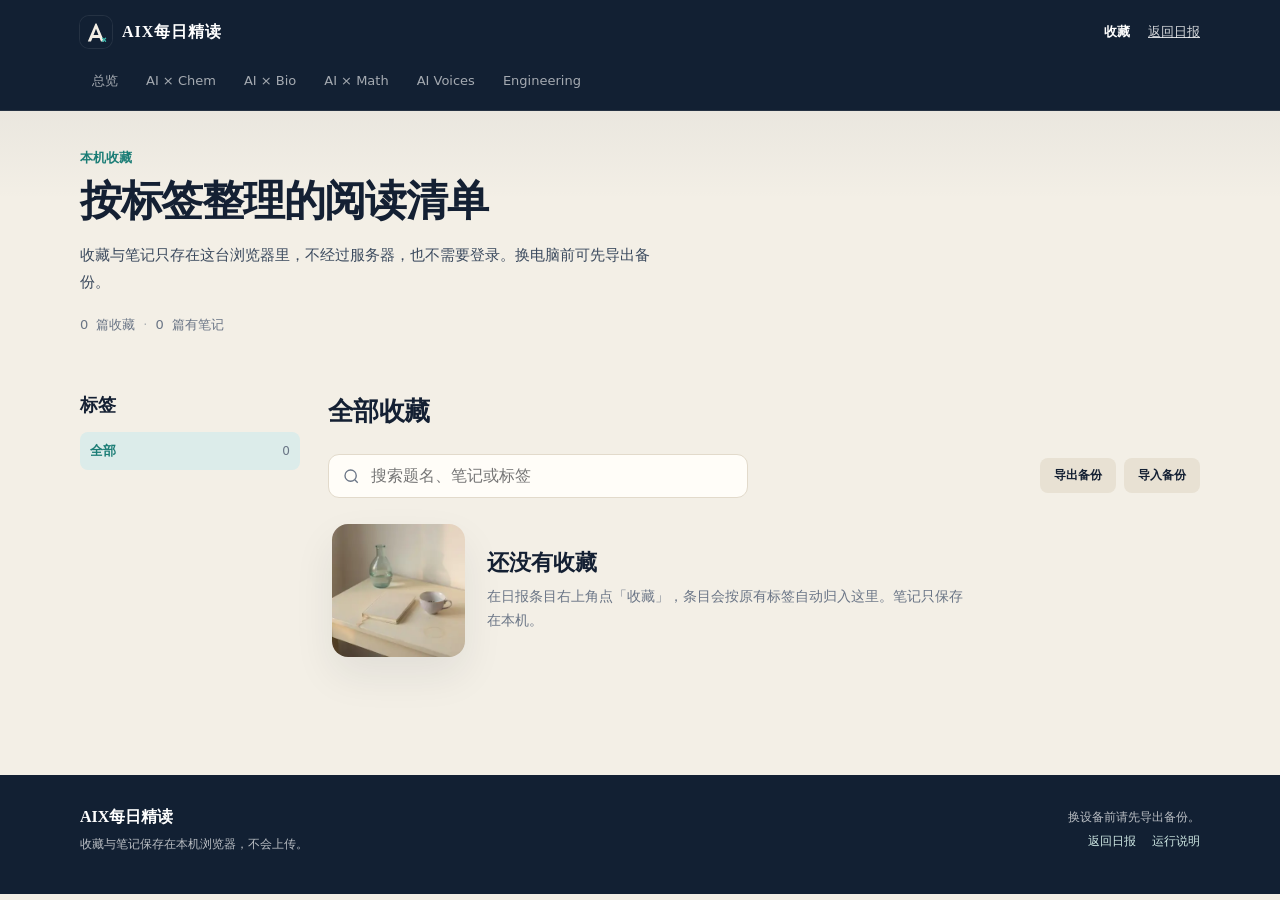
==== public/library/index.html @ 0328b800 "site: rename to AIX每日精读 and move Pages to ai-x-daily - Brand and canonical URL now use AIX每日精读 / ai-" ====
<!doctype html>
<html lang="zh-CN">
<head>
  <meta charset="utf-8">
  <meta name="viewport" content="width=device-width, initial-scale=1">
  <meta name="description" content="本机收藏的研究条目，按标签归类，并支持笔记。">
  <meta name="theme-color" content="#122033">
  <title>收藏 · AIX每日精读</title>
  <link rel="icon" href="../assets/favicon.svg" type="image/svg+xml">
  <link rel="stylesheet" href="../assets/styles.css">
</head>
<body class="library-page" data-page="library" data-root="../">
  <a class="skip-link" href="#library">跳到收藏内容</a>

  <header class="site-header">
    <div class="shell site-header__inner">
      <nav class="topbar" aria-label="主要导航">
        <a class="brand" href="../" aria-label="AIX每日精读首页">
          <img class="brand__mark" src="../assets/logo.svg" width="36" height="36" alt="">
          <span class="brand__name">AIX每日精读</span>
        </a>
        <div class="topbar__actions">
          <a class="library-link is-active" href="./" aria-current="page">收藏<span class="library-count" data-library-count hidden></span></a>
          <a class="history-button" href="../">返回日报</a>
        </div>
      </nav>
      <nav class="channel-nav" aria-label="信息频道">
        <a class="channel-nav__item" href="../">总览</a>
        <a class="channel-nav__item" href="../channels/aixchem/">AI × Chem</a>
        <a class="channel-nav__item" href="../channels/aixbio/">AI × Bio</a>
        <a class="channel-nav__item" href="../channels/aixmath/">AI × Math</a>
        <a class="channel-nav__item" href="../channels/aivoices/">AI Voices</a>
        <a class="channel-nav__item" href="../channels/engineering/">Engineering</a>
      </nav>
    </div>
  </header>

  <section class="hero" aria-labelledby="hero-title">
    <div class="shell hero__inner">
      <div class="hero__copy">
        <p class="hero__kicker">本机收藏</p>
        <h1 id="hero-title">按标签整理的阅读清单</h1>
        <p class="hero__lead">收藏与笔记只存在这台浏览器里，不经过服务器，也不需要登录。换电脑前可先导出备份。</p>
        <p class="hero__meta">
          <span id="library-total">0</span> 篇收藏
          <span class="hero__dot" aria-hidden="true">·</span>
          <span id="library-note-count">0</span> 篇有笔记
        </p>
      </div>
    </div>
  </section>

  <main class="shell main-content" id="library">
    <div class="library-layout">
      <aside class="tag-rail" aria-label="按标签筛选">
        <h2>标签</h2>
        <div id="tag-rail" class="tag-rail__list"></div>
      </aside>
      <section aria-labelledby="library-title">
        <div class="section-heading">
          <div>
            <h2 id="library-title">全部收藏</h2>
            <p id="library-result-count"></p>
          </div>
        </div>
        <section class="toolbar library-toolbar" aria-label="搜索与备份">
          <div class="search-box">
            <svg viewBox="0 0 24 24" aria-hidden="true"><path d="m21 21-4.3-4.3m2.3-5.2a7.5 7.5 0 1 1-15 0 7.5 7.5 0 0 1 15 0Z"/></svg>
            <label class="sr-only" for="library-search">搜索收藏</label>
            <input id="library-search" type="search" placeholder="搜索题名、笔记或标签">
          </div>
          <div class="library-actions">
            <button class="button secondary" id="export-collection" type="button">导出备份</button>
            <label class="button secondary" for="import-collection">导入备份</label>
            <input id="import-collection" type="file" accept="application/json,.json" hidden>
          </div>
        </section>
        <p class="source-note" id="library-status" hidden></p>
        <div id="library-groups" class="paper-groups"></div>
        <div id="library-empty" class="empty-state" hidden>
          <picture>
            <source id="empty-art-webp" type="image/webp">
            <img id="empty-art" width="320" height="320" alt="" loading="lazy" decoding="async">
          </picture>
          <div>
            <strong id="empty-title">还没有收藏</strong>
            <p id="empty-text">在日报条目右上角点「收藏」，条目会按原有标签自动归入这里。笔记只保存在本机。</p>
          </div>
        </div>
      </section>
    </div>
  </main>

  <footer class="site-footer">
    <div class="shell footer-grid">
      <div>
        <strong>AIX每日精读</strong>
        <p>收藏与笔记保存在本机浏览器，不会上传。</p>
      </div>
      <div class="footer-note">
        <p>换设备前请先导出备份。</p>
        <p class="footer-links">
          <a href="../">返回日报</a>
          <a href="../task/">运行说明</a>
        </p>
      </div>
    </div>
  </footer>

  <template id="paper-template">
    <article class="paper-card">
      <span class="rank"></span>
      <div class="paper-card__body">
        <div class="paper-card__topline">
          <span class="source-badge"></span>
          <span class="topic-label"></span>
          <button class="save-button" type="button" aria-pressed="false">收藏</button>
        </div>
        <h3><a class="paper-title" target="_blank" rel="noopener noreferrer"></a></h3>
        <p class="paper-meta"></p>
        <div class="tag-list"></div>
        <p class="summary-zh"></p>
        <p class="why-it-matters"></p>
        <div class="note-block">
          <label class="note-label">笔记</label>
          <textarea class="note-field" rows="4" placeholder="记下要核对的实验、可复用的方法，或下次精读时要看的部分。"></textarea>
          <p class="note-status" aria-live="polite"></p>
        </div>
      </div>
    </article>
  </template>

  <script src="../assets/app.js" defer></script>
</body>
</html>
---- public/assets/styles.css ----
:root {
  --ink: #142033;
  --ink-soft: #3b4a5e;
  --sub: #6a7586;
  --paper: #f3efe6;
  --paper-deep: #e8e1d3;
  --card: #fffdf8;
  --line: #e2dacb;
  --line-strong: #d2c8b6;
  --teal: #1b7d76;
  --teal-soft: #dcecea;
  --gold: #b8893a;
  --navy: #122033;
  --navy-2: #1a2b42;
  --shadow: 0 18px 40px rgba(20, 32, 51, 0.08);
  --serif: "Songti SC", "Source Han Serif SC", "Noto Serif SC", "SimSun", "Times New Roman", serif;
  --sans: "PingFang SC", "Noto Sans SC", "Microsoft YaHei", "Segoe UI", system-ui, sans-serif;
  --chem: #2a9d8f;
  --bio: #5b8f6a;
  --math: #5b73b5;
  --voices: #9a6ba0;
  --eng: #c4843a;
}

* { box-sizing: border-box; }
html { scroll-behavior: smooth; }
body {
  margin: 0;
  color: var(--ink);
  background: var(--paper);
  font-family: var(--sans);
  line-height: 1.7;
  -webkit-font-smoothing: antialiased;
}
a { color: inherit; }
button, input { font: inherit; }
img { max-width: 100%; display: block; }
.shell { width: min(1120px, calc(100% - 40px)); margin: 0 auto; }
[hidden] { display: none !important; }
.sr-only {
  position: absolute;
  width: 1px;
  height: 1px;
  padding: 0;
  margin: -1px;
  overflow: hidden;
  clip: rect(0, 0, 0, 0);
  white-space: nowrap;
  border: 0;
}
.skip-link {
  position: fixed;
  left: 16px;
  top: -60px;
  z-index: 100;
  padding: 9px 14px;
  color: #fff;
  background: var(--teal);
  border-radius: 0 0 8px 8px;
}
.skip-link:focus { top: 0; }

.site-header {
  position: sticky;
  top: 0;
  z-index: 30;
  color: #fff;
  background: var(--navy);
  border-bottom: 1px solid rgba(255, 255, 255, 0.08);
}
.site-header__inner { position: relative; }
.topbar {
  display: flex;
  align-items: center;
  justify-content: space-between;
  min-height: 64px;
}
.brand {
  display: inline-flex;
  gap: 10px;
  align-items: center;
  text-decoration: none;
}
.brand__mark {
  width: 32px;
  height: 32px;
  border-radius: 9px;
  box-shadow: 0 0 0 1px rgba(255, 255, 255, 0.08);
}
.brand__name {
  color: #fff;
  font-family: var(--serif);
  font-weight: 700;
  letter-spacing: 0.06em;
}
.topbar__actions {
  display: flex;
  gap: 18px;
  align-items: center;
}
.library-link {
  display: inline-flex;
  gap: 6px;
  align-items: center;
  color: rgba(255, 255, 255, 0.82);
  font-size: 13px;
  text-decoration: none;
}
.library-link:hover,
.library-link:focus-visible,
.library-link.is-active { color: #fff; }
.library-link.is-active { font-weight: 700; }
.library-count {
  min-width: 18px;
  padding: 0 6px;
  color: var(--navy);
  background: #e9f3f1;
  border-radius: 999px;
  font-size: 11px;
  font-weight: 700;
  line-height: 18px;
  text-align: center;
}
.history-anchor { position: relative; }
.history-button {
  display: inline-flex;
  gap: 6px;
  align-items: center;
  padding: 7px 0;
  color: rgba(255, 255, 255, 0.82);
  background: transparent;
  border: 0;
  cursor: pointer;
  font-size: 13px;
}
.history-button:hover,
.history-button:focus-visible { color: #fff; }
.history-panel {
  position: absolute;
  top: calc(100% + 10px);
  right: 0;
  z-index: 20;
  width: min(400px, calc(100vw - 32px));
  max-height: 420px;
  overflow: auto;
  color: var(--ink);
  background: var(--card);
  border: 1px solid rgba(20, 34, 56, 0.1);
  border-radius: 14px;
  box-shadow: 0 18px 50px rgba(5, 16, 31, 0.28);
}
.history-panel__head { padding: 16px 18px 10px; border-bottom: 1px solid var(--line); }
.history-panel__head strong,
.history-panel__head span { display: block; }
.history-panel__head span { margin-top: 2px; color: var(--sub); font-size: 12px; }
.history-list { padding: 8px; }
.history-link {
  display: flex;
  align-items: center;
  justify-content: space-between;
  padding: 10px 11px;
  border-radius: 8px;
  text-decoration: none;
}
.history-link:hover,
.history-link:focus-visible { background: #f3eee4; }
.history-link.is-current { background: #eef4f2; font-weight: 600; }
.history-link span { color: var(--sub); font-size: 12px; }

.channel-nav {
  display: flex;
  gap: 4px;
  padding: 0 0 12px;
  overflow-x: auto;
  scrollbar-width: none;
}
.channel-nav::-webkit-scrollbar { display: none; }
.channel-nav__item {
  flex: 0 0 auto;
  padding: 6px 12px;
  color: rgba(255, 255, 255, 0.62);
  border-radius: 999px;
  font-size: 13px;
  text-decoration: none;
  white-space: nowrap;
}
.channel-nav__item:hover,
.channel-nav__item:focus-visible { color: #fff; }
.channel-nav__item.is-active {
  color: #122033;
  background: #e9f3f1;
  font-weight: 700;
}

.hero {
  padding: 36px 0 8px;
  background:
    linear-gradient(180deg, rgba(18, 32, 51, 0.04), transparent 90px),
    var(--paper);
}
.hero__inner {
  display: grid;
  grid-template-columns: minmax(0, 1.15fr) minmax(280px, 0.85fr);
  gap: 48px;
  align-items: center;
}
.hero__date {
  display: flex;
  gap: 12px;
  align-items: baseline;
  margin: 0 0 10px;
  color: var(--sub);
  font-size: 13px;
}
.hero__date time {
  color: var(--ink);
  font-family: var(--serif);
  font-size: clamp(28px, 4vw, 38px);
  font-weight: 700;
  letter-spacing: -0.03em;
  line-height: 1.15;
}
.hero__kicker {
  margin: 0 0 6px;
  color: var(--teal);
  font-size: 13px;
  font-weight: 600;
}
.hero h1 {
  margin: 0;
  font-family: var(--serif);
  font-size: clamp(28px, 4.4vw, 42px);
  font-weight: 700;
  letter-spacing: -0.03em;
  line-height: 1.25;
}
.hero__lead {
  max-width: 38em;
  margin: 14px 0 0;
  color: var(--ink-soft);
  font-size: 15px;
  line-height: 1.8;
}
.hero__meta {
  display: flex;
  flex-wrap: wrap;
  gap: 8px;
  align-items: center;
  margin: 18px 0 0;
  color: var(--sub);
  font-size: 13px;
}
.hero__dot { opacity: 0.5; }
.hero__today {
  color: var(--teal);
  font-weight: 600;
  text-decoration: none;
}
.hero__today:hover,
.hero__today:focus-visible { text-decoration: underline; }
.hero__art {
  margin: 0;
  overflow: hidden;
  border-radius: 18px;
  box-shadow: var(--shadow);
}
.hero__art img {
  width: 100%;
  height: 280px;
  object-fit: cover;
}

.main-content { padding: 18px 0 88px; }
.section-heading {
  display: flex;
  align-items: end;
  justify-content: space-between;
  gap: 16px;
  margin: 28px 0 16px;
}
.section-heading h2 {
  margin: 0;
  font-family: var(--serif);
  font-size: 26px;
  letter-spacing: -0.02em;
}
.section-heading p {
  margin: 4px 0 0;
  color: var(--sub);
  font-size: 13px;
}

.channel-overview { padding-top: 10px; }
.channel-cards {
  display: grid;
  grid-template-columns: repeat(5, minmax(0, 1fr));
  gap: 12px;
}
.channel-card {
  display: flex;
  flex-direction: column;
  min-width: 0;
  overflow: hidden;
  color: inherit;
  background: var(--card);
  border: 1px solid color-mix(in srgb, var(--channel-accent, var(--teal)) 28%, var(--line));
  border-radius: 16px;
  text-decoration: none;
  contain: content;
  transition: transform 0.18s ease, box-shadow 0.18s ease, border-color 0.18s ease;
}
.channel-card:hover,
.channel-card:focus-visible {
  border-color: var(--channel-accent, var(--teal));
  box-shadow: var(--shadow);
  transform: translateY(-2px);
}
.channel-card__art {
  width: 100%;
  aspect-ratio: 16 / 9;
  height: auto;
  object-fit: cover;
  background: var(--paper-deep);
}
.channel-card__body { padding: 12px 13px 14px; }
.channel-card__top {
  display: flex;
  gap: 8px;
  align-items: center;
}
.channel-card__icon {
  width: 22px;
  height: 22px;
  border-radius: 6px;
  background: color-mix(in srgb, var(--channel-accent, var(--teal)) 18%, transparent);
}
.channel-card h3 {
  margin: 0;
  flex: 1;
  font-family: var(--serif);
  font-size: 15px;
  line-height: 1.3;
}
.channel-card__count {
  color: var(--channel-accent, var(--teal));
  font-size: 11px;
  font-weight: 700;
  white-space: nowrap;
}
.channel-card__count.is-empty {
  color: var(--sub);
  font-weight: 500;
}
.channel-card p {
  display: -webkit-box;
  min-height: 3.1em;
  margin: 8px 0 0;
  overflow: hidden;
  color: var(--sub);
  font-size: 12px;
  line-height: 1.55;
  -webkit-box-orient: vertical;
  -webkit-line-clamp: 2;
}
.channel-card__meta {
  display: block;
  margin-top: 8px;
  overflow: hidden;
  color: var(--ink-soft);
  font-size: 11px;
  text-overflow: ellipsis;
  white-space: nowrap;
}

.toolbar {
  display: flex;
  gap: 16px;
  align-items: center;
  justify-content: space-between;
  margin-bottom: 18px;
}
.search-box { position: relative; width: min(420px, 100%); }
.search-box svg {
  position: absolute;
  top: 50%;
  left: 14px;
  width: 18px;
  fill: none;
  stroke: var(--sub);
  stroke-width: 1.8;
  transform: translateY(-50%);
}
.search-box input {
  width: 100%;
  height: 44px;
  padding: 0 14px 0 42px;
  color: var(--ink);
  background: var(--card);
  border: 1px solid var(--line);
  border-radius: 11px;
  outline: none;
}
.search-box input:focus {
  border-color: var(--teal);
  box-shadow: 0 0 0 3px rgba(27, 125, 118, 0.12);
}
.filter-group { display: flex; gap: 6px; flex-wrap: wrap; justify-content: flex-end; }
.filter-chip {
  padding: 7px 12px;
  color: var(--sub);
  background: transparent;
  border: 1px solid transparent;
  border-radius: 999px;
  cursor: pointer;
  font-size: 12px;
}
.filter-chip:hover { color: var(--ink); }
.filter-chip:focus-visible { box-shadow: 0 0 0 3px rgba(27, 125, 118, 0.18); }
.filter-chip.is-active {
  color: var(--teal);
  background: var(--teal-soft);
  border-color: #c6e0dc;
  font-weight: 700;
}

.source-note {
  margin: 0 0 16px;
  padding: 10px 14px;
  color: #6d5220;
  background: #f7efdc;
  border-radius: 10px;
  font-size: 13px;
}

.paper-group + .paper-group { margin-top: 34px; }
.group-title {
  display: flex;
  gap: 12px;
  align-items: center;
  margin: 0 0 12px;
  font-family: var(--serif);
  font-size: 18px;
}
.group-title::after { content: ""; flex: 1; border-top: 1px solid var(--line); }
.group-title span {
  color: var(--sub);
  font-family: var(--sans);
  font-size: 12px;
  font-weight: 500;
}

.paper-card {
  display: grid;
  grid-template-columns: 44px minmax(0, 1fr);
  gap: 8px;
  margin-bottom: 12px;
  padding: 20px 22px 20px 16px;
  background: var(--card);
  border: 1px solid var(--line);
  border-radius: 16px;
  box-shadow: 0 1px 2px rgba(20, 34, 56, 0.03);
  content-visibility: auto;
  contain-intrinsic-size: auto 200px;
  transition: transform 0.18s ease, box-shadow 0.18s ease, border-color 0.18s ease;
}
.paper-card:hover {
  border-color: #cfc5b1;
  box-shadow: var(--shadow);
  transform: translateY(-1px);
}
.rank {
  display: grid;
  width: 36px;
  height: 36px;
  place-items: center;
  color: var(--sub);
  font-family: var(--serif);
  font-size: 15px;
}
.paper-card__topline {
  display: flex;
  gap: 10px;
  align-items: center;
  margin-bottom: 6px;
}
.save-button {
  margin-left: auto;
  padding: 4px 10px;
  color: var(--sub);
  background: transparent;
  border: 1px solid var(--line);
  border-radius: 999px;
  cursor: pointer;
  font-size: 12px;
}
.save-button:hover,
.save-button:focus-visible {
  color: var(--teal);
  border-color: #c6e0dc;
}
.save-button.is-saved {
  color: var(--teal);
  background: var(--teal-soft);
  border-color: #c6e0dc;
  font-weight: 700;
}
.note-block { margin-top: 12px; }
.note-label {
  display: block;
  margin-bottom: 6px;
  color: var(--teal);
  font-size: 12px;
  font-weight: 700;
}
.note-field {
  width: 100%;
  min-height: 88px;
  padding: 10px 12px;
  color: var(--ink);
  background: #f6f1e7;
  border: 1px solid var(--line);
  border-radius: 10px;
  resize: vertical;
  outline: none;
  line-height: 1.65;
}
.note-field:focus {
  border-color: var(--teal);
  box-shadow: 0 0 0 3px rgba(27, 125, 118, 0.12);
}
.note-status {
  min-height: 1.2em;
  margin: 6px 0 0;
  color: var(--sub);
  font-size: 12px;
}

.library-layout {
  display: grid;
  grid-template-columns: 220px minmax(0, 1fr);
  gap: 28px;
  align-items: start;
}
.tag-rail h2 {
  margin: 28px 0 12px;
  font-family: var(--serif);
  font-size: 18px;
}
.tag-rail__list { display: grid; gap: 4px; }
.tag-rail__item {
  display: flex;
  align-items: center;
  justify-content: space-between;
  width: 100%;
  padding: 8px 10px;
  color: var(--ink-soft);
  background: transparent;
  border: 0;
  border-radius: 8px;
  cursor: pointer;
  font-size: 13px;
  text-align: left;
}
.tag-rail__item:hover,
.tag-rail__item:focus-visible { background: #f3eee4; color: var(--ink); }
.tag-rail__item.is-active {
  color: var(--teal);
  background: var(--teal-soft);
  font-weight: 700;
}
.tag-rail__item span { color: var(--sub); font-size: 12px; font-weight: 500; }
.library-toolbar { align-items: center; }
.library-actions { display: flex; gap: 8px; flex-wrap: wrap; justify-content: flex-end; }
.library-page .hero__inner { grid-template-columns: 1fr; }
.source-badge {
  color: var(--teal);
  font-size: 11px;
  font-weight: 700;
  letter-spacing: 0.04em;
}
.topic-label { color: var(--sub); font-size: 11px; }
.paper-card h3 {
  margin: 0;
  overflow-wrap: anywhere;
  font-family: var(--serif);
  font-size: 20px;
  line-height: 1.45;
}
.paper-title { text-decoration: none; }
.paper-title:hover,
.paper-title:focus-visible { color: #315da8; text-decoration: underline; text-underline-offset: 3px; }
.paper-meta { margin: 7px 0 8px; color: var(--sub); font-size: 12px; }
.tag-list { display: flex; gap: 6px; flex-wrap: wrap; }
.tag {
  padding: 2px 8px;
  color: #556177;
  background: #f3eee4;
  border: 1px solid var(--line);
  border-radius: 999px;
  font-size: 10px;
}
.summary-zh {
  margin: 12px 0 0;
  color: var(--ink);
  font-size: 14.5px;
  line-height: 1.8;
}
.why-it-matters {
  margin: 8px 0 0;
  color: var(--ink-soft);
  font-size: 13px;
}
.why-it-matters::before {
  content: "为何收录  ";
  color: var(--teal);
  font-weight: 700;
}
.abstract-details { margin-top: 10px; color: var(--sub); font-size: 13px; }
.abstract-details summary {
  width: max-content;
  color: #315da8;
  cursor: pointer;
  font-weight: 600;
}
.abstract-text {
  max-width: 900px;
  margin: 10px 0 2px;
  padding: 14px 16px;
  background: #f6f1e7;
  border-radius: 10px;
  line-height: 1.75;
}

.empty-state {
  display: flex;
  gap: 22px;
  align-items: center;
  max-width: 640px;
  margin: 8px 0 12px;
  padding: 8px 4px 18px;
  color: var(--sub);
}
.empty-state img {
  width: 148px;
  flex: 0 0 148px;
  height: auto;
  border-radius: 16px;
  box-shadow: var(--shadow);
}
.empty-state strong {
  display: block;
  color: var(--ink);
  font-family: var(--serif);
  font-size: 22px;
  line-height: 1.35;
}
.empty-state p { margin: 8px 0 0; font-size: 14px; }

.activity-panel {
  margin-top: 48px;
  padding: 22px 24px 18px;
  background: var(--card);
  border: 1px solid var(--line);
  border-radius: 16px;
  content-visibility: auto;
  contain-intrinsic-size: auto 240px;
}
.activity-panel__head {
  display: flex;
  gap: 24px;
  align-items: flex-start;
  justify-content: space-between;
  margin-bottom: 16px;
}
.activity-panel h2 { margin: 0 0 2px; font-family: var(--serif); font-size: 22px; }
.activity-panel__head p { margin: 0; color: var(--sub); font-size: 13px; }
.activity-hint { color: var(--sub); font-size: 12px; }
.heatmap-scroll { overflow-x: auto; padding: 2px 0 5px; outline: none; scrollbar-width: thin; }
.heatmap-scroll:focus-visible {
  border-radius: 5px;
  box-shadow: 0 0 0 2px rgba(27, 125, 118, 0.45);
}
.heatmap {
  --cell: 12px;
  --gap: 4px;
  --label: 16px;
  position: relative;
  display: grid;
  grid-auto-flow: column;
  grid-template-columns: var(--label);
  grid-template-rows: repeat(7, var(--cell));
  grid-auto-columns: var(--cell);
  gap: var(--gap);
  width: max-content;
  min-width: 100%;
  padding: 22px 0 4px;
}
.heatmap__dow {
  color: var(--sub);
  font-size: 9px;
  line-height: var(--cell);
}
.heatmap__month {
  position: absolute;
  top: 0;
  left: calc(var(--label) + var(--gap) + var(--week) * (var(--cell) + var(--gap)));
  color: var(--sub);
  font-size: 10px;
  transform: translateX(-1px);
}
.heatmap__day {
  width: var(--cell);
  height: var(--cell);
  padding: 0;
  background: #e6dfd1;
  border: 0;
  border-radius: 3px;
}
button.heatmap__day { cursor: pointer; }
button.heatmap__day:hover,
button.heatmap__day:focus-visible { outline: 2px solid var(--ink); outline-offset: 1px; }
.heatmap__day[data-level="1"] { background: #b7cfcb; }
.heatmap__day[data-level="2"] { background: #7eada7; }
.heatmap__day[data-level="3"] { background: #4b8d86; }
.heatmap__day[data-level="4"] { background: #1b7d76; }
.heatmap__day.is-current { box-shadow: 0 0 0 2px var(--ink); }
.activity-legend {
  display: flex;
  gap: 5px;
  align-items: center;
  justify-content: flex-end;
  margin-top: 10px;
  color: var(--sub);
  font-size: 11px;
}
.activity-legend i { width: 10px; height: 10px; background: #e6dfd1; border-radius: 2px; }
.activity-legend i[data-level="1"] { background: #b7cfcb; }
.activity-legend i[data-level="2"] { background: #7eada7; }
.activity-legend i[data-level="3"] { background: #4b8d86; }
.activity-legend i[data-level="4"] { background: #1b7d76; }

.site-footer {
  padding: 28px 0 36px;
  color: rgba(255, 255, 255, 0.7);
  background: var(--navy);
}
.footer-grid { display: flex; justify-content: space-between; gap: 40px; }
.footer-grid strong { color: #fff; font-family: var(--serif); }
.footer-grid p { margin: 4px 0; font-size: 12px; }
.footer-note { text-align: right; }
.footer-links { display: flex; gap: 16px; justify-content: flex-end; }
.footer-links a { color: #cfe8e4; text-decoration: none; }
.footer-links a:hover,
.footer-links a:focus-visible { text-decoration: underline; }

.task-page .hero { padding-bottom: 28px; }
.task-status {
  display: grid;
  grid-template-columns: repeat(3, 1fr);
  margin: 0 0 16px;
  overflow: hidden;
  background: var(--card);
  border: 1px solid var(--line);
  border-radius: 14px;
}
.task-status div { padding: 16px 18px; }
.task-status div + div { border-left: 1px solid var(--line); }
.task-status span,
.task-status strong { display: block; }
.task-status span { color: var(--sub); font-size: 11px; }
.task-status strong { margin-top: 2px; font-size: 14px; }
.task-card {
  padding: 26px 28px;
  background: var(--card);
  border: 1px solid var(--line);
  border-radius: 14px;
}
.task-card h2 { margin: 0 0 7px; font-family: var(--serif); font-size: 23px; }
.task-card > p { margin: 0 0 18px; color: var(--sub); font-size: 13px; }
.task-card pre {
  max-height: 380px;
  margin: 0;
  padding: 18px;
  overflow: auto;
  color: #dce8e8;
  background: var(--navy);
  border-radius: 10px;
  white-space: pre-wrap;
  font: 12px/1.75 ui-monospace, SFMono-Regular, Consolas, monospace;
}
.actions { display: flex; gap: 9px; flex-wrap: wrap; margin-top: 16px; }
.button,
.actions button {
  padding: 9px 14px;
  color: #fff;
  background: var(--teal);
  border: 0;
  border-radius: 8px;
  cursor: pointer;
  font: 700 12px var(--sans);
  text-decoration: none;
}
.button.secondary { color: var(--ink); background: var(--paper-deep); }
.task-note {
  margin-top: 16px;
  padding: 15px 17px;
  color: #4a5668;
  background: var(--teal-soft);
  border-radius: 9px;
  font-size: 12px;
}

@media (max-width: 980px) {
  .library-layout { grid-template-columns: 1fr; gap: 8px; }
  .tag-rail h2 { margin-top: 8px; }
  .tag-rail__list {
    display: flex;
    gap: 6px;
    overflow-x: auto;
    padding-bottom: 6px;
  }
  .tag-rail__item { flex: 0 0 auto; width: auto; }
  .hero__inner { grid-template-columns: 1fr; gap: 22px; }
  .hero__art img { height: 200px; }
  .channel-cards {
    display: flex;
    gap: 10px;
    overflow-x: auto;
    padding-bottom: 6px;
    scroll-snap-type: x mandatory;
  }
  .channel-card {
    flex: 0 0 min(228px, 78vw);
    scroll-snap-align: start;
  }
}

@media (max-width: 820px) {
  .toolbar { align-items: stretch; flex-direction: column; }
  .search-box { width: 100%; }
  .filter-group,
  .library-actions { justify-content: flex-start; }
}

@media (max-width: 600px) {
  .shell { width: min(100% - 28px, 1120px); }
  .topbar { min-height: 56px; }
  .hero { padding-top: 24px; }
  .hero__date { flex-direction: column; gap: 2px; }
  .hero__date time { font-size: 26px; }
  .hero h1 { font-size: 28px; }
  .hero__lead { font-size: 14px; }
  .hero__art img { height: 160px; }
  .section-heading { align-items: start; flex-direction: column; }
  .section-heading h2 { font-size: 23px; }
  .paper-card {
    grid-template-columns: 1fr;
    padding: 16px 16px 18px;
  }
  .rank { width: 28px; height: 28px; margin-bottom: 2px; }
  .paper-card h3 { font-size: 18px; }
  .empty-state { flex-direction: column; text-align: center; }
  .empty-state img { width: min(180px, 60vw); flex-basis: auto; }
  .activity-panel { padding: 18px 16px 14px; }
  .activity-panel__head { align-items: stretch; flex-direction: column; gap: 12px; }
  .heatmap { --cell: 11px; --gap: 3px; }
  .footer-grid { flex-direction: column; gap: 16px; }
  .footer-note,
  .footer-links { text-align: left; justify-content: flex-start; }
  .task-status { grid-template-columns: 1fr; }
  .task-status div + div { border-top: 1px solid var(--line); border-left: 0; }
  .task-card { padding: 20px 16px; }
}

@media (prefers-reduced-motion: reduce) {
  *, *::before, *::after { scroll-behavior: auto !important; transition: none !important; }
}
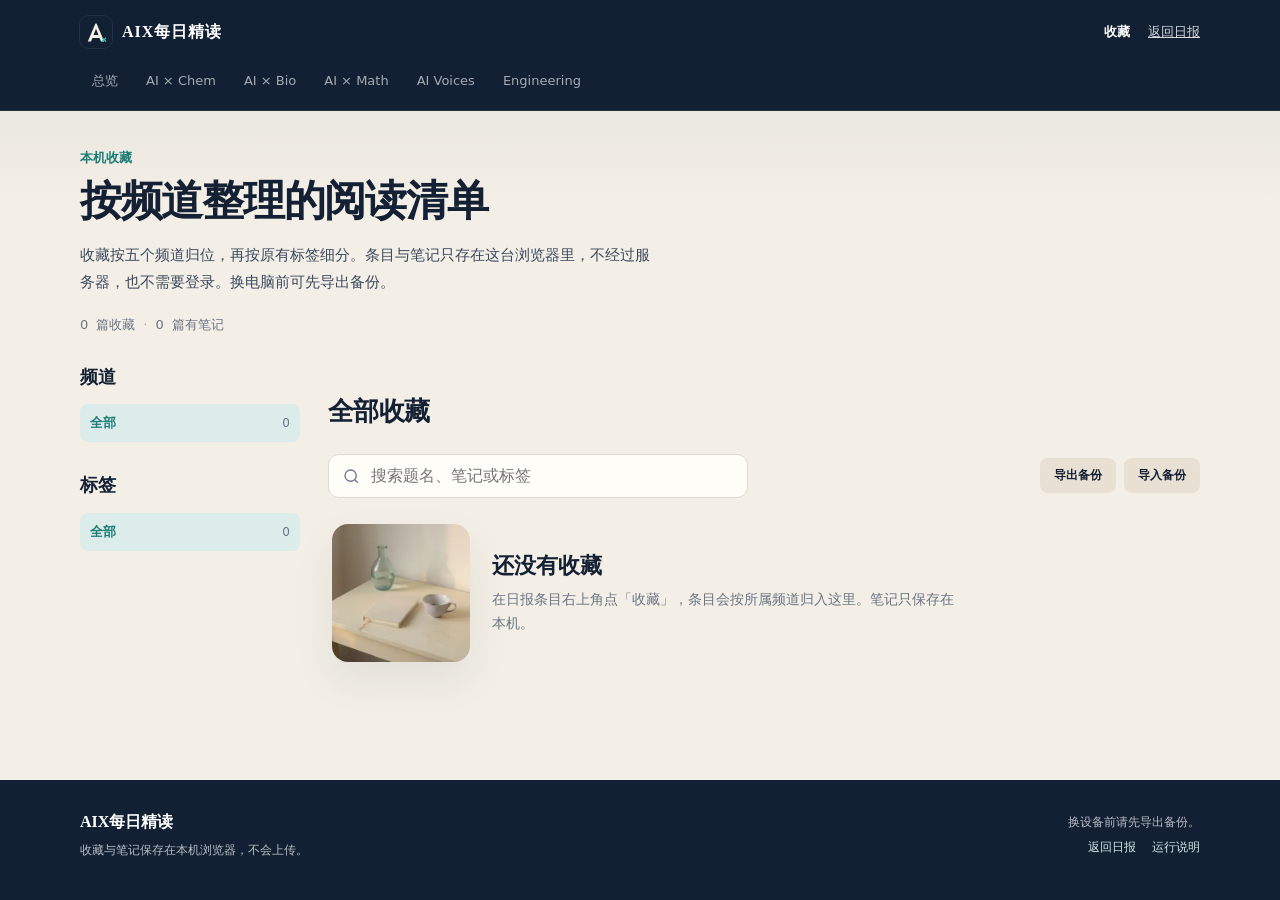
==== commit 782d8bdc: "site: add Chinese abstract toggle and organize local collection - Write abstract_zh at review time a" ====
--- a/public/library/index.html
+++ b/public/library/index.html
@@ -39,8 +39,8 @@
     <div class="shell hero__inner">
       <div class="hero__copy">
         <p class="hero__kicker">本机收藏</p>
-        <h1 id="hero-title">按标签整理的阅读清单</h1>
-        <p class="hero__lead">收藏与笔记只存在这台浏览器里，不经过服务器，也不需要登录。换电脑前可先导出备份。</p>
+        <h1 id="hero-title">按频道整理的阅读清单</h1>
+        <p class="hero__lead">收藏按五个频道归位，再按原有标签细分。条目与笔记只存在这台浏览器里，不经过服务器，也不需要登录。换电脑前可先导出备份。</p>
         <p class="hero__meta">
           <span id="library-total">0</span> 篇收藏
           <span class="hero__dot" aria-hidden="true">·</span>
@@ -52,9 +52,15 @@
 
   <main class="shell main-content" id="library">
     <div class="library-layout">
-      <aside class="tag-rail" aria-label="按标签筛选">
-        <h2>标签</h2>
-        <div id="tag-rail" class="tag-rail__list"></div>
+      <aside class="tag-rail" aria-label="按频道和标签筛选">
+        <section>
+          <h2>频道</h2>
+          <div id="channel-rail" class="tag-rail__list"></div>
+        </section>
+        <section>
+          <h2>标签</h2>
+          <div id="tag-rail" class="tag-rail__list"></div>
+        </section>
       </aside>
       <section aria-labelledby="library-title">
         <div class="section-heading">
@@ -84,7 +90,7 @@
           </picture>
           <div>
             <strong id="empty-title">还没有收藏</strong>
-            <p id="empty-text">在日报条目右上角点「收藏」，条目会按原有标签自动归入这里。笔记只保存在本机。</p>
+            <p id="empty-text">在日报条目右上角点「收藏」，条目会按所属频道归入这里，并保留原来的标签。笔记只保存在本机。</p>
           </div>
         </div>
       </section>
@@ -114,13 +120,23 @@
         <div class="paper-card__topline">
           <span class="source-badge"></span>
           <span class="topic-label"></span>
-          <button class="save-button" type="button" aria-pressed="false">收藏</button>
+          <button class="save-button" type="button" aria-pressed="false" aria-label="取消收藏">已收藏</button>
         </div>
         <h3><a class="paper-title" target="_blank" rel="noopener noreferrer"></a></h3>
         <p class="paper-meta"></p>
         <div class="tag-list"></div>
         <p class="summary-zh"></p>
         <p class="why-it-matters"></p>
+        <details class="abstract-details">
+          <summary>查看摘要</summary>
+          <div class="abstract-toolbar">
+            <div class="abstract-lang" role="group" aria-label="摘要语言">
+              <button type="button" class="abstract-lang__btn" data-lang="zh">中文</button>
+              <button type="button" class="abstract-lang__btn" data-lang="en">原文</button>
+            </div>
+          </div>
+          <p class="abstract-text"></p>
+        </details>
         <div class="note-block">
           <label class="note-label">笔记</label>
           <textarea class="note-field" rows="4" placeholder="记下要核对的实验、可复用的方法，或下次精读时要看的部分。"></textarea>
@@ -130,6 +146,7 @@
     </article>
   </template>
 
+  <script src="../assets/collection.js" defer></script>
   <script src="../assets/app.js" defer></script>
 </body>
 </html>
--- a/public/assets/styles.css
+++ b/public/assets/styles.css
@@ -492,6 +492,7 @@
   border-radius: 999px;
   cursor: pointer;
   font-size: 12px;
+  transition: color 0.15s ease, background-color 0.15s ease, border-color 0.15s ease;
 }
 .save-button:hover,
 .save-button:focus-visible {
@@ -546,6 +547,7 @@
   font-family: var(--serif);
   font-size: 18px;
 }
+.tag-rail section:first-child h2 { margin-top: 0; }
 .tag-rail__list { display: grid; gap: 4px; }
 .tag-rail__item {
   display: flex;
@@ -622,13 +624,66 @@
   cursor: pointer;
   font-weight: 600;
 }
+.abstract-toolbar {
+  display: flex;
+  align-items: center;
+  justify-content: flex-end;
+  margin: 10px 0 0;
+}
+.abstract-lang {
+  display: inline-flex;
+  padding: 2px;
+  background: #f3eee4;
+  border: 1px solid var(--line);
+  border-radius: 999px;
+}
+.abstract-lang__btn {
+  padding: 3px 10px;
+  color: var(--sub);
+  background: transparent;
+  border: 0;
+  border-radius: 999px;
+  cursor: pointer;
+  font-size: 12px;
+}
+.abstract-lang__btn.is-active {
+  color: var(--teal);
+  background: #fff;
+  font-weight: 700;
+}
 .abstract-text {
   max-width: 900px;
-  margin: 10px 0 2px;
+  margin: 8px 0 2px;
   padding: 14px 16px;
   background: #f6f1e7;
   border-radius: 10px;
   line-height: 1.75;
+}
+.site-toast {
+  position: fixed;
+  right: 20px;
+  bottom: 20px;
+  z-index: 40;
+  display: flex;
+  gap: 14px;
+  align-items: center;
+  max-width: min(420px, calc(100vw - 32px));
+  padding: 12px 14px;
+  color: #fff;
+  background: #1b3148;
+  border-radius: 12px;
+  box-shadow: var(--shadow);
+  font-size: 13px;
+}
+.site-toast[hidden] { display: none; }
+.site-toast button {
+  margin-left: auto;
+  padding: 0;
+  color: #b7e3de;
+  background: none;
+  border: 0;
+  cursor: pointer;
+  font-weight: 700;
 }
 
 .empty-state {
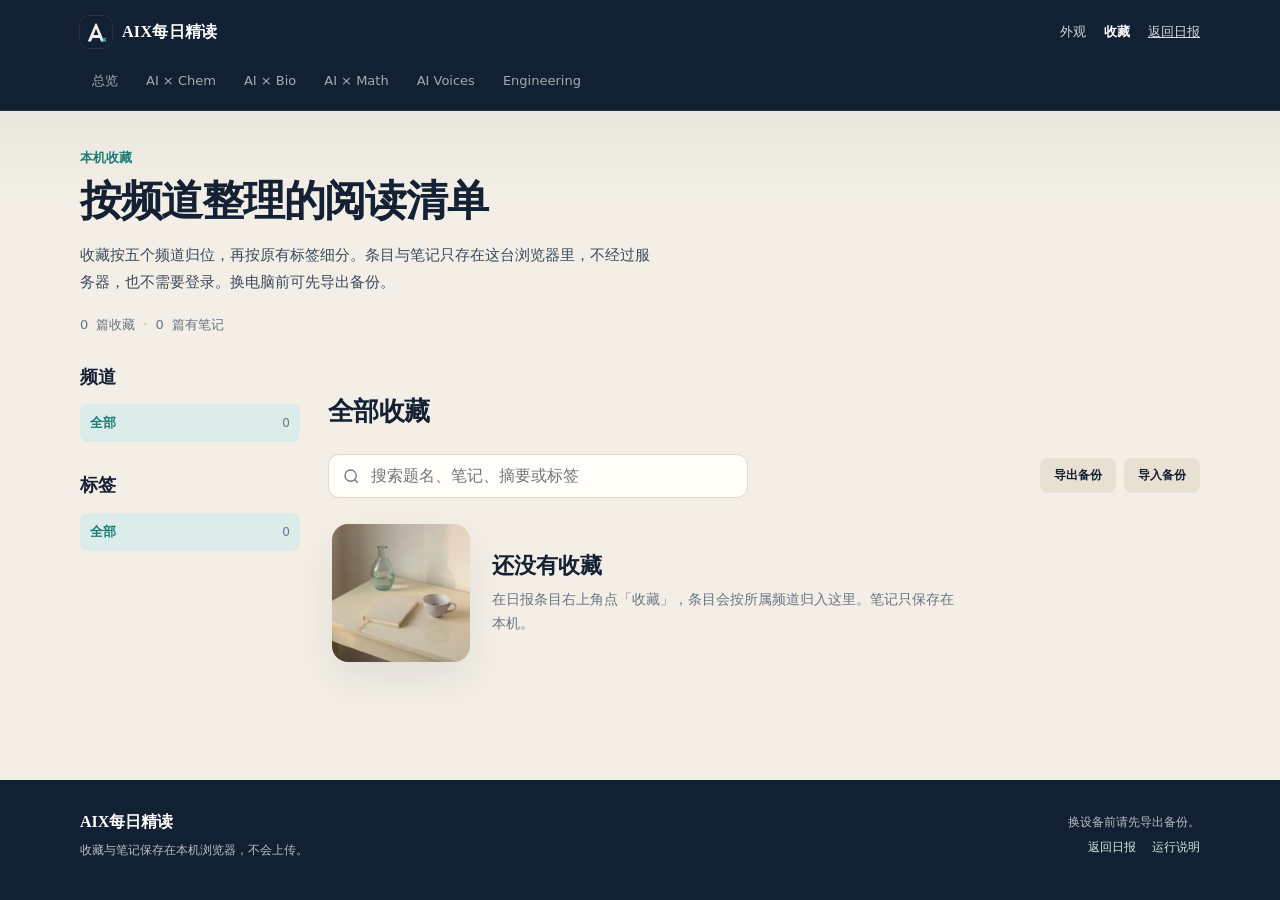
==== commit d413f0c1: "site: add dark mode, item permalinks, and close leftover leaks" ====
--- a/public/library/index.html
+++ b/public/library/index.html
@@ -3,9 +3,10 @@
 <head>
   <meta charset="utf-8">
   <meta name="viewport" content="width=device-width, initial-scale=1">
-  <meta name="description" content="本机收藏的研究条目，按标签归类，并支持笔记。">
+  <meta name="description" content="本机收藏的研究条目，按频道和标签整理，并支持笔记。">
   <meta name="theme-color" content="#122033">
   <title>收藏 · AIX每日精读</title>
+  <script src="../assets/theme.js"></script>
   <link rel="icon" href="../assets/favicon.svg" type="image/svg+xml">
   <link rel="stylesheet" href="../assets/styles.css">
 </head>
@@ -20,6 +21,7 @@
           <span class="brand__name">AIX每日精读</span>
         </a>
         <div class="topbar__actions">
+          <button class="theme-button" data-theme-button type="button" aria-label="外观：跟随系统">外观</button>
           <a class="library-link is-active" href="./" aria-current="page">收藏<span class="library-count" data-library-count hidden></span></a>
           <a class="history-button" href="../">返回日报</a>
         </div>
@@ -73,7 +75,7 @@
           <div class="search-box">
             <svg viewBox="0 0 24 24" aria-hidden="true"><path d="m21 21-4.3-4.3m2.3-5.2a7.5 7.5 0 1 1-15 0 7.5 7.5 0 0 1 15 0Z"/></svg>
             <label class="sr-only" for="library-search">搜索收藏</label>
-            <input id="library-search" type="search" placeholder="搜索题名、笔记或标签">
+            <input id="library-search" type="search" placeholder="搜索题名、笔记、摘要或标签" autocomplete="off" spellcheck="false" enterkeyhint="search">
           </div>
           <div class="library-actions">
             <button class="button secondary" id="export-collection" type="button">导出备份</button>
@@ -120,7 +122,10 @@
         <div class="paper-card__topline">
           <span class="source-badge"></span>
           <span class="topic-label"></span>
-          <button class="save-button" type="button" aria-pressed="false" aria-label="取消收藏">已收藏</button>
+          <div class="paper-card__actions">
+            <button class="copy-link" type="button">复制链接</button>
+            <button class="save-button" type="button" aria-pressed="false" aria-label="取消收藏">已收藏</button>
+          </div>
         </div>
         <h3><a class="paper-title" target="_blank" rel="noopener noreferrer"></a></h3>
         <p class="paper-meta"></p>
@@ -128,11 +133,11 @@
         <p class="summary-zh"></p>
         <p class="why-it-matters"></p>
         <details class="abstract-details">
-          <summary>查看摘要</summary>
+          <summary><span class="abstract-summary-label">查看摘要</span></summary>
           <div class="abstract-toolbar">
             <div class="abstract-lang" role="group" aria-label="摘要语言">
-              <button type="button" class="abstract-lang__btn" data-lang="zh">中文</button>
-              <button type="button" class="abstract-lang__btn" data-lang="en">原文</button>
+              <button type="button" class="abstract-lang__btn" data-lang="zh" aria-pressed="true">中文</button>
+              <button type="button" class="abstract-lang__btn" data-lang="en" aria-pressed="false">原文</button>
             </div>
           </div>
           <p class="abstract-text"></p>
--- a/public/assets/styles.css
+++ b/public/assets/styles.css
@@ -20,10 +20,81 @@
   --math: #5b73b5;
   --voices: #9a6ba0;
   --eng: #c4843a;
-}
+  --header-ink: #fff;
+  --chip: #e9f3f1;
+  --chip-ink: #122033;
+  --wash: #f3eee4;
+  --inset: #f6f1e7;
+  --link: #243f78;
+  --link-hover: #315da8;
+  --warn-bg: #f7efdc;
+  --warn-ink: #6d5220;
+  --tag-ink: #556177;
+  --heat-0: #e6dfd1;
+  --heat-1: #b7cfcb;
+  --heat-2: #7eada7;
+  --heat-3: #4b8d86;
+  --heat-4: #1b7d76;
+  --toast-bg: #1b3148;
+  --toast-action: #b7e3de;
+  --current-wash: #eef4f2;
+  --card-hover-line: #cfc5b1;
+  --teal-line: #c6e0dc;
+  --task-note-ink: #4a5668;
+  --code-ink: #dce8e8;
+  --footer-link: #cfe8e4;
+  color-scheme: light;
+}
+
+html[data-theme="dark"] {
+  --ink: #e7e2d6;
+  --ink-soft: #c2c6ce;
+  --sub: #9aa3b0;
+  --paper: #121820;
+  --paper-deep: #1b232e;
+  --card: #1a222d;
+  --line: #2d3846;
+  --line-strong: #3d4a5a;
+  --teal: #4db8af;
+  --teal-soft: #173532;
+  --gold: #d4a45a;
+  --navy: #0d141c;
+  --navy-2: #152030;
+  --shadow: 0 18px 40px rgba(0, 0, 0, 0.35);
+  --chip: #d7ece8;
+  --chip-ink: #102018;
+  --wash: #232b36;
+  --inset: #151c26;
+  --link: #8eb4ef;
+  --link-hover: #b7ccf5;
+  --warn-bg: #3a311c;
+  --warn-ink: #e6d3a2;
+  --tag-ink: #b7bfc9;
+  --heat-0: #2a3340;
+  --heat-1: #335652;
+  --heat-2: #3d7a73;
+  --heat-3: #3f9a91;
+  --heat-4: #4db8af;
+  --toast-bg: #243648;
+  --toast-action: #b7e3de;
+  --current-wash: #1b3330;
+  --card-hover-line: #4a5666;
+  --teal-line: #2d5e59;
+  --task-note-ink: #c2c6ce;
+  color-scheme: dark;
+}
+html[data-theme="dark"] .hero__art img,
+html[data-theme="dark"] .channel-card__art,
+html[data-theme="dark"] .empty-state img {
+  filter: brightness(0.88) saturate(0.92);
+}
+.heatmap__day:focus-visible { outline-offset: 2px; }
 
 * { box-sizing: border-box; }
-html { scroll-behavior: smooth; }
+html {
+  scroll-behavior: smooth;
+  scroll-padding-top: 112px;
+}
 body {
   margin: 0;
   color: var(--ink);
@@ -33,10 +104,16 @@
   -webkit-font-smoothing: antialiased;
 }
 a { color: inherit; }
-button, input { font: inherit; }
+button, input, textarea { font: inherit; }
 img { max-width: 100%; display: block; }
 .shell { width: min(1120px, calc(100% - 40px)); margin: 0 auto; }
 [hidden] { display: none !important; }
+body:not([data-page="home"]) [data-home-only] { display: none !important; }
+#papers, #library, #task-main { scroll-margin-top: 112px; }
+:where(a, button, input, textarea, summary, [tabindex]:not([tabindex="-1"])):focus-visible {
+  outline: 2px solid var(--teal);
+  outline-offset: 2px;
+}
 .sr-only {
   position: absolute;
   width: 1px;
@@ -91,7 +168,7 @@
   color: #fff;
   font-family: var(--serif);
   font-weight: 700;
-  letter-spacing: 0.06em;
+  letter-spacing: 0.02em;
 }
 .topbar__actions {
   display: flex;
@@ -110,11 +187,21 @@
 .library-link:focus-visible,
 .library-link.is-active { color: #fff; }
 .library-link.is-active { font-weight: 700; }
+.theme-button {
+  padding: 7px 0;
+  color: rgba(255, 255, 255, 0.82);
+  background: transparent;
+  border: 0;
+  cursor: pointer;
+  font-size: 13px;
+}
+.theme-button:hover,
+.theme-button:focus-visible { color: #fff; }
 .library-count {
   min-width: 18px;
   padding: 0 6px;
-  color: var(--navy);
-  background: #e9f3f1;
+  color: var(--chip-ink);
+  background: var(--chip);
   border-radius: 999px;
   font-size: 11px;
   font-weight: 700;
@@ -163,14 +250,14 @@
   text-decoration: none;
 }
 .history-link:hover,
-.history-link:focus-visible { background: #f3eee4; }
-.history-link.is-current { background: #eef4f2; font-weight: 600; }
+.history-link:focus-visible { background: var(--wash); }
+.history-link.is-current { background: var(--current-wash); font-weight: 600; }
 .history-link span { color: var(--sub); font-size: 12px; }
 
 .channel-nav {
   display: flex;
   gap: 4px;
-  padding: 0 0 12px;
+  padding: 0 28px 12px 0;
   overflow-x: auto;
   scrollbar-width: none;
 }
@@ -187,8 +274,8 @@
 .channel-nav__item:hover,
 .channel-nav__item:focus-visible { color: #fff; }
 .channel-nav__item.is-active {
-  color: #122033;
-  background: #e9f3f1;
+  color: var(--chip-ink);
+  background: var(--chip);
   font-weight: 700;
 }
 
@@ -309,11 +396,16 @@
   contain: content;
   transition: transform 0.18s ease, box-shadow 0.18s ease, border-color 0.18s ease;
 }
-.channel-card:hover,
 .channel-card:focus-visible {
   border-color: var(--channel-accent, var(--teal));
   box-shadow: var(--shadow);
-  transform: translateY(-2px);
+}
+@media (hover: hover) and (pointer: fine) {
+  .channel-card:hover {
+    border-color: var(--channel-accent, var(--teal));
+    box-shadow: var(--shadow);
+    transform: translateY(-2px);
+  }
 }
 .channel-card__art {
   width: 100%;
@@ -419,15 +511,15 @@
 .filter-chip.is-active {
   color: var(--teal);
   background: var(--teal-soft);
-  border-color: #c6e0dc;
+  border-color: var(--teal-line);
   font-weight: 700;
 }
 
 .source-note {
   margin: 0 0 16px;
   padding: 10px 14px;
-  color: #6d5220;
-  background: #f7efdc;
+  color: var(--warn-ink);
+  background: var(--warn-bg);
   border-radius: 10px;
   font-size: 13px;
 }
@@ -459,14 +551,21 @@
   border: 1px solid var(--line);
   border-radius: 16px;
   box-shadow: 0 1px 2px rgba(20, 34, 56, 0.03);
-  content-visibility: auto;
-  contain-intrinsic-size: auto 200px;
   transition: transform 0.18s ease, box-shadow 0.18s ease, border-color 0.18s ease;
 }
-.paper-card:hover {
-  border-color: #cfc5b1;
-  box-shadow: var(--shadow);
-  transform: translateY(-1px);
+.paper-card:focus-within {
+  border-color: var(--card-hover-line);
+}
+.paper-card.is-target {
+  border-color: var(--teal);
+  box-shadow: 0 0 0 2px color-mix(in srgb, var(--teal) 35%, transparent);
+}
+@media (hover: hover) and (pointer: fine) {
+  .paper-card:hover {
+    border-color: var(--card-hover-line);
+    box-shadow: var(--shadow);
+    transform: translateY(-1px);
+  }
 }
 .rank {
   display: grid;
@@ -483,9 +582,16 @@
   align-items: center;
   margin-bottom: 6px;
 }
+.paper-card__actions {
+  display: flex;
+  gap: 6px;
+  align-items: center;
+  margin-left: auto;
+}
+.copy-link,
 .save-button {
-  margin-left: auto;
-  padding: 4px 10px;
+  min-height: 32px;
+  padding: 6px 12px;
   color: var(--sub);
   background: transparent;
   border: 1px solid var(--line);
@@ -494,15 +600,17 @@
   font-size: 12px;
   transition: color 0.15s ease, background-color 0.15s ease, border-color 0.15s ease;
 }
+.copy-link:hover,
+.copy-link:focus-visible,
 .save-button:hover,
 .save-button:focus-visible {
   color: var(--teal);
-  border-color: #c6e0dc;
+  border-color: var(--teal-line);
 }
 .save-button.is-saved {
   color: var(--teal);
   background: var(--teal-soft);
-  border-color: #c6e0dc;
+  border-color: var(--teal-line);
   font-weight: 700;
 }
 .note-block { margin-top: 12px; }
@@ -518,7 +626,7 @@
   min-height: 88px;
   padding: 10px 12px;
   color: var(--ink);
-  background: #f6f1e7;
+  background: var(--inset);
   border: 1px solid var(--line);
   border-radius: 10px;
   resize: vertical;
@@ -541,6 +649,10 @@
   grid-template-columns: 220px minmax(0, 1fr);
   gap: 28px;
   align-items: start;
+}
+.tag-rail {
+  position: sticky;
+  top: 108px;
 }
 .tag-rail h2 {
   margin: 28px 0 12px;
@@ -564,7 +676,7 @@
   text-align: left;
 }
 .tag-rail__item:hover,
-.tag-rail__item:focus-visible { background: #f3eee4; color: var(--ink); }
+.tag-rail__item:focus-visible { background: var(--wash); color: var(--ink); }
 .tag-rail__item.is-active {
   color: var(--teal);
   background: var(--teal-soft);
@@ -588,18 +700,38 @@
   font-size: 20px;
   line-height: 1.45;
 }
-.paper-title { text-decoration: none; }
+.paper-title {
+  color: var(--link);
+  text-decoration: none;
+}
 .paper-title:hover,
-.paper-title:focus-visible { color: #315da8; text-decoration: underline; text-underline-offset: 3px; }
+.paper-title:focus-visible {
+  color: var(--link-hover);
+  text-decoration: underline;
+  text-underline-offset: 3px;
+}
 .paper-meta { margin: 7px 0 8px; color: var(--sub); font-size: 12px; }
 .tag-list { display: flex; gap: 6px; flex-wrap: wrap; }
 .tag {
-  padding: 2px 8px;
-  color: #556177;
-  background: #f3eee4;
+  padding: 3px 8px;
+  color: var(--tag-ink);
+  background: var(--wash);
   border: 1px solid var(--line);
   border-radius: 999px;
+  cursor: pointer;
   font-size: 10px;
+  line-height: 1.4;
+}
+.tag:hover,
+.tag:focus-visible {
+  color: var(--teal);
+  border-color: var(--teal-line);
+}
+.tag.is-active {
+  color: var(--teal);
+  background: var(--teal-soft);
+  border-color: var(--teal-line);
+  font-weight: 700;
 }
 .summary-zh {
   margin: 12px 0 0;
@@ -619,21 +751,35 @@
 }
 .abstract-details { margin-top: 10px; color: var(--sub); font-size: 13px; }
 .abstract-details summary {
+  display: inline-flex;
+  align-items: center;
+  gap: 6px;
   width: max-content;
-  color: #315da8;
+  color: var(--link-hover);
   cursor: pointer;
   font-weight: 600;
-}
+  list-style: none;
+}
+.abstract-details summary::-webkit-details-marker { display: none; }
+.abstract-details summary::before {
+  content: "";
+  width: 0;
+  height: 0;
+  border-top: 4px solid transparent;
+  border-bottom: 4px solid transparent;
+  border-left: 5px solid currentColor;
+}
+.abstract-details[open] summary::before { transform: rotate(90deg); }
 .abstract-toolbar {
   display: flex;
   align-items: center;
-  justify-content: flex-end;
-  margin: 10px 0 0;
+  justify-content: flex-start;
+  margin: 8px 0 0;
 }
 .abstract-lang {
   display: inline-flex;
   padding: 2px;
-  background: #f3eee4;
+  background: var(--wash);
   border: 1px solid var(--line);
   border-radius: 999px;
 }
@@ -648,14 +794,14 @@
 }
 .abstract-lang__btn.is-active {
   color: var(--teal);
-  background: #fff;
+  background: var(--card);
   font-weight: 700;
 }
 .abstract-text {
   max-width: 900px;
   margin: 8px 0 2px;
   padding: 14px 16px;
-  background: #f6f1e7;
+  background: var(--inset);
   border-radius: 10px;
   line-height: 1.75;
 }
@@ -670,7 +816,7 @@
   max-width: min(420px, calc(100vw - 32px));
   padding: 12px 14px;
   color: #fff;
-  background: #1b3148;
+  background: var(--toast-bg);
   border-radius: 12px;
   box-shadow: var(--shadow);
   font-size: 13px;
@@ -679,7 +825,7 @@
 .site-toast button {
   margin-left: auto;
   padding: 0;
-  color: #b7e3de;
+  color: var(--toast-action);
   background: none;
   border: 0;
   cursor: pointer;
@@ -767,17 +913,17 @@
   width: var(--cell);
   height: var(--cell);
   padding: 0;
-  background: #e6dfd1;
+  background: var(--heat-0);
   border: 0;
   border-radius: 3px;
 }
 button.heatmap__day { cursor: pointer; }
 button.heatmap__day:hover,
 button.heatmap__day:focus-visible { outline: 2px solid var(--ink); outline-offset: 1px; }
-.heatmap__day[data-level="1"] { background: #b7cfcb; }
-.heatmap__day[data-level="2"] { background: #7eada7; }
-.heatmap__day[data-level="3"] { background: #4b8d86; }
-.heatmap__day[data-level="4"] { background: #1b7d76; }
+.heatmap__day[data-level="1"] { background: var(--heat-1); }
+.heatmap__day[data-level="2"] { background: var(--heat-2); }
+.heatmap__day[data-level="3"] { background: var(--heat-3); }
+.heatmap__day[data-level="4"] { background: var(--heat-4); }
 .heatmap__day.is-current { box-shadow: 0 0 0 2px var(--ink); }
 .activity-legend {
   display: flex;
@@ -788,11 +934,11 @@
   color: var(--sub);
   font-size: 11px;
 }
-.activity-legend i { width: 10px; height: 10px; background: #e6dfd1; border-radius: 2px; }
-.activity-legend i[data-level="1"] { background: #b7cfcb; }
-.activity-legend i[data-level="2"] { background: #7eada7; }
-.activity-legend i[data-level="3"] { background: #4b8d86; }
-.activity-legend i[data-level="4"] { background: #1b7d76; }
+.activity-legend i { width: 10px; height: 10px; background: var(--heat-0); border-radius: 2px; }
+.activity-legend i[data-level="1"] { background: var(--heat-1); }
+.activity-legend i[data-level="2"] { background: var(--heat-2); }
+.activity-legend i[data-level="3"] { background: var(--heat-3); }
+.activity-legend i[data-level="4"] { background: var(--heat-4); }
 
 .site-footer {
   padding: 28px 0 36px;
@@ -804,7 +950,7 @@
 .footer-grid p { margin: 4px 0; font-size: 12px; }
 .footer-note { text-align: right; }
 .footer-links { display: flex; gap: 16px; justify-content: flex-end; }
-.footer-links a { color: #cfe8e4; text-decoration: none; }
+.footer-links a { color: var(--footer-link); text-decoration: none; }
 .footer-links a:hover,
 .footer-links a:focus-visible { text-decoration: underline; }
 
@@ -837,7 +983,7 @@
   margin: 0;
   padding: 18px;
   overflow: auto;
-  color: #dce8e8;
+  color: var(--code-ink);
   background: var(--navy);
   border-radius: 10px;
   white-space: pre-wrap;
@@ -859,7 +1005,7 @@
 .task-note {
   margin-top: 16px;
   padding: 15px 17px;
-  color: #4a5668;
+  color: var(--task-note-ink);
   background: var(--teal-soft);
   border-radius: 9px;
   font-size: 12px;
@@ -867,6 +1013,7 @@
 
 @media (max-width: 980px) {
   .library-layout { grid-template-columns: 1fr; gap: 8px; }
+  .tag-rail { position: static; }
   .tag-rail h2 { margin-top: 8px; }
   .tag-rail__list {
     display: flex;
@@ -925,6 +1072,12 @@
   .task-status { grid-template-columns: 1fr; }
   .task-status div + div { border-top: 1px solid var(--line); border-left: 0; }
   .task-card { padding: 20px 16px; }
+  .site-toast {
+    right: 16px;
+    left: 16px;
+    bottom: 16px;
+    max-width: none;
+  }
 }
 
 @media (prefers-reduced-motion: reduce) {
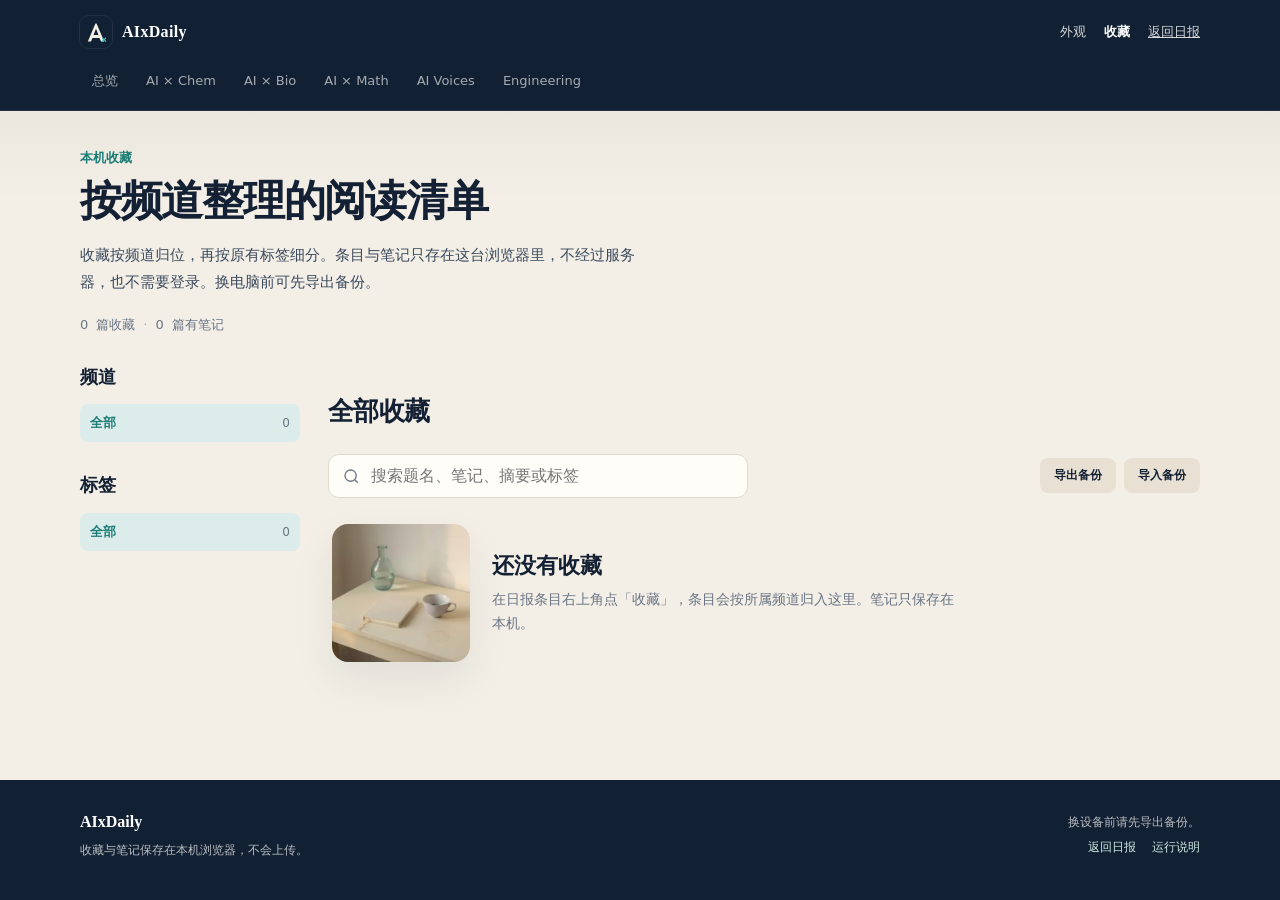
==== commit a05b8e71: "site: show full authors, expand sources, rename to AIxDaily" ====
--- a/public/library/index.html
+++ b/public/library/index.html
@@ -5,10 +5,19 @@
   <meta name="viewport" content="width=device-width, initial-scale=1">
   <meta name="description" content="本机收藏的研究条目，按频道和标签整理，并支持笔记。">
   <meta name="theme-color" content="#122033">
-  <title>收藏 · AIX每日精读</title>
-  <script src="../assets/theme.js"></script>
+  <title>收藏 · AIxDaily</title>
+  <script>
+    try {
+      var pref = localStorage.getItem("aix-daily.theme.v1");
+      var dark = pref === "dark" || (pref !== "light" && matchMedia("(prefers-color-scheme: dark)").matches);
+      document.documentElement.dataset.theme = dark ? "dark" : "light";
+      document.documentElement.dataset.themePref = pref === "light" || pref === "dark" ? pref : "system";
+      document.documentElement.style.colorScheme = dark ? "dark" : "light";
+    } catch (e) {}
+  </script>
   <link rel="icon" href="../assets/favicon.svg" type="image/svg+xml">
   <link rel="stylesheet" href="../assets/styles.css">
+  <script src="../assets/theme.js" defer></script>
 </head>
 <body class="library-page" data-page="library" data-root="../">
   <a class="skip-link" href="#library">跳到收藏内容</a>
@@ -16,9 +25,9 @@
   <header class="site-header">
     <div class="shell site-header__inner">
       <nav class="topbar" aria-label="主要导航">
-        <a class="brand" href="../" aria-label="AIX每日精读首页">
+        <a class="brand" href="../" aria-label="AIxDaily 首页">
           <img class="brand__mark" src="../assets/logo.svg" width="36" height="36" alt="">
-          <span class="brand__name">AIX每日精读</span>
+          <span class="brand__name">AIxDaily</span>
         </a>
         <div class="topbar__actions">
           <button class="theme-button" data-theme-button type="button" aria-label="外观：跟随系统">外观</button>
@@ -42,7 +51,7 @@
       <div class="hero__copy">
         <p class="hero__kicker">本机收藏</p>
         <h1 id="hero-title">按频道整理的阅读清单</h1>
-        <p class="hero__lead">收藏按五个频道归位，再按原有标签细分。条目与笔记只存在这台浏览器里，不经过服务器，也不需要登录。换电脑前可先导出备份。</p>
+        <p class="hero__lead">收藏按频道归位，再按原有标签细分。条目与笔记只存在这台浏览器里，不经过服务器，也不需要登录。换电脑前可先导出备份。</p>
         <p class="hero__meta">
           <span id="library-total">0</span> 篇收藏
           <span class="hero__dot" aria-hidden="true">·</span>
@@ -102,7 +111,7 @@
   <footer class="site-footer">
     <div class="shell footer-grid">
       <div>
-        <strong>AIX每日精读</strong>
+        <strong>AIxDaily</strong>
         <p>收藏与笔记保存在本机浏览器，不会上传。</p>
       </div>
       <div class="footer-note">
--- a/public/assets/styles.css
+++ b/public/assets/styles.css
@@ -222,6 +222,18 @@
 }
 .history-button:hover,
 .history-button:focus-visible { color: #fff; }
+.history-button__chevron {
+  width: 0;
+  height: 0;
+  border-left: 4px solid transparent;
+  border-right: 4px solid transparent;
+  border-top: 5px solid currentColor;
+  transform-origin: 50% 40%;
+  transition: transform 0.18s ease;
+}
+.history-button[aria-expanded="true"] .history-button__chevron {
+  transform: rotate(180deg);
+}
 .history-panel {
   position: absolute;
   top: calc(100% + 10px);
@@ -551,7 +563,14 @@
   border: 1px solid var(--line);
   border-radius: 16px;
   box-shadow: 0 1px 2px rgba(20, 34, 56, 0.03);
+  content-visibility: auto;
+  contain-intrinsic-height: 240px;
   transition: transform 0.18s ease, box-shadow 0.18s ease, border-color 0.18s ease;
+}
+.paper-card:has(.abstract-details[open]),
+.paper-card:has(.note-block:not([hidden])),
+.paper-card.is-target {
+  content-visibility: visible;
 }
 .paper-card:focus-within {
   border-color: var(--card-hover-line);
@@ -710,7 +729,13 @@
   text-decoration: underline;
   text-underline-offset: 3px;
 }
-.paper-meta { margin: 7px 0 8px; color: var(--sub); font-size: 12px; }
+.paper-meta {
+  margin: 7px 0 8px;
+  color: var(--sub);
+  font-size: 12px;
+  line-height: 1.65;
+  overflow-wrap: anywhere;
+}
 .tag-list { display: flex; gap: 6px; flex-wrap: wrap; }
 .tag {
   padding: 3px 8px;
@@ -864,7 +889,7 @@
   border: 1px solid var(--line);
   border-radius: 16px;
   content-visibility: auto;
-  contain-intrinsic-size: auto 240px;
+  contain-intrinsic-height: 240px;
 }
 .activity-panel__head {
   display: flex;
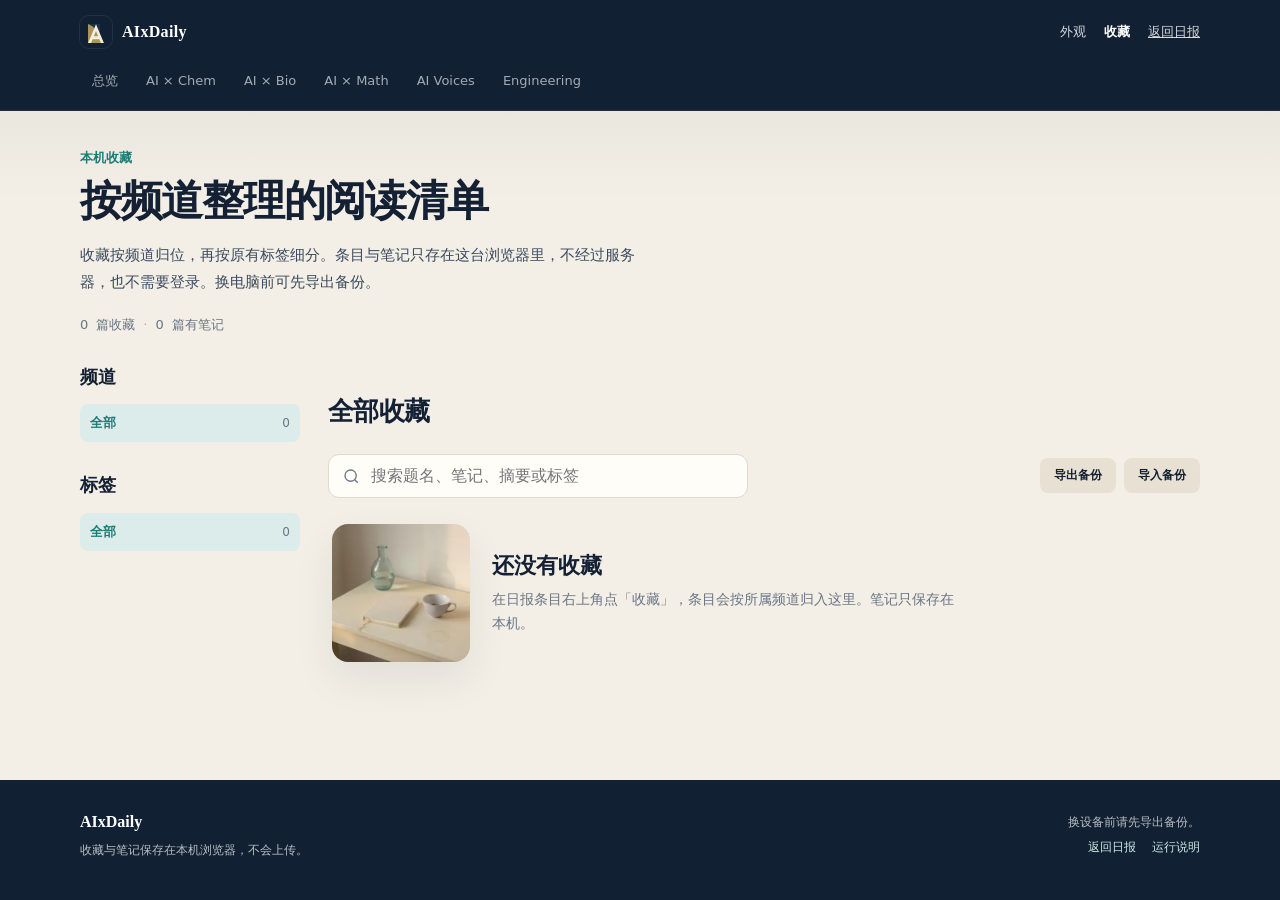
==== commit 071d0191: "site: bust favicon cache with versioned PNG and SVG" ====
--- a/public/library/index.html
+++ b/public/library/index.html
@@ -15,7 +15,9 @@
       document.documentElement.style.colorScheme = dark ? "dark" : "light";
     } catch (e) {}
   </script>
-  <link rel="icon" href="../assets/favicon.svg" type="image/svg+xml">
+  <link rel="icon" href="../assets/favicon.svg?v=2" type="image/svg+xml">
+  <link rel="icon" href="../assets/favicon-32.png?v=2" type="image/png" sizes="32x32">
+  <link rel="apple-touch-icon" href="../assets/apple-touch-icon.png?v=2">
   <link rel="stylesheet" href="../assets/styles.css">
   <script src="../assets/theme.js" defer></script>
 </head>
--- a/public/assets/styles.css
+++ b/public/assets/styles.css
@@ -723,6 +723,14 @@
   color: var(--link);
   text-decoration: none;
 }
+.paper-card sup,
+.paper-card sub,
+.hero__lead sup,
+.hero__lead sub {
+  font-size: 0.72em;
+  line-height: 0;
+  font-family: var(--sans);
+}
 .paper-title:hover,
 .paper-title:focus-visible {
   color: var(--link-hover);
